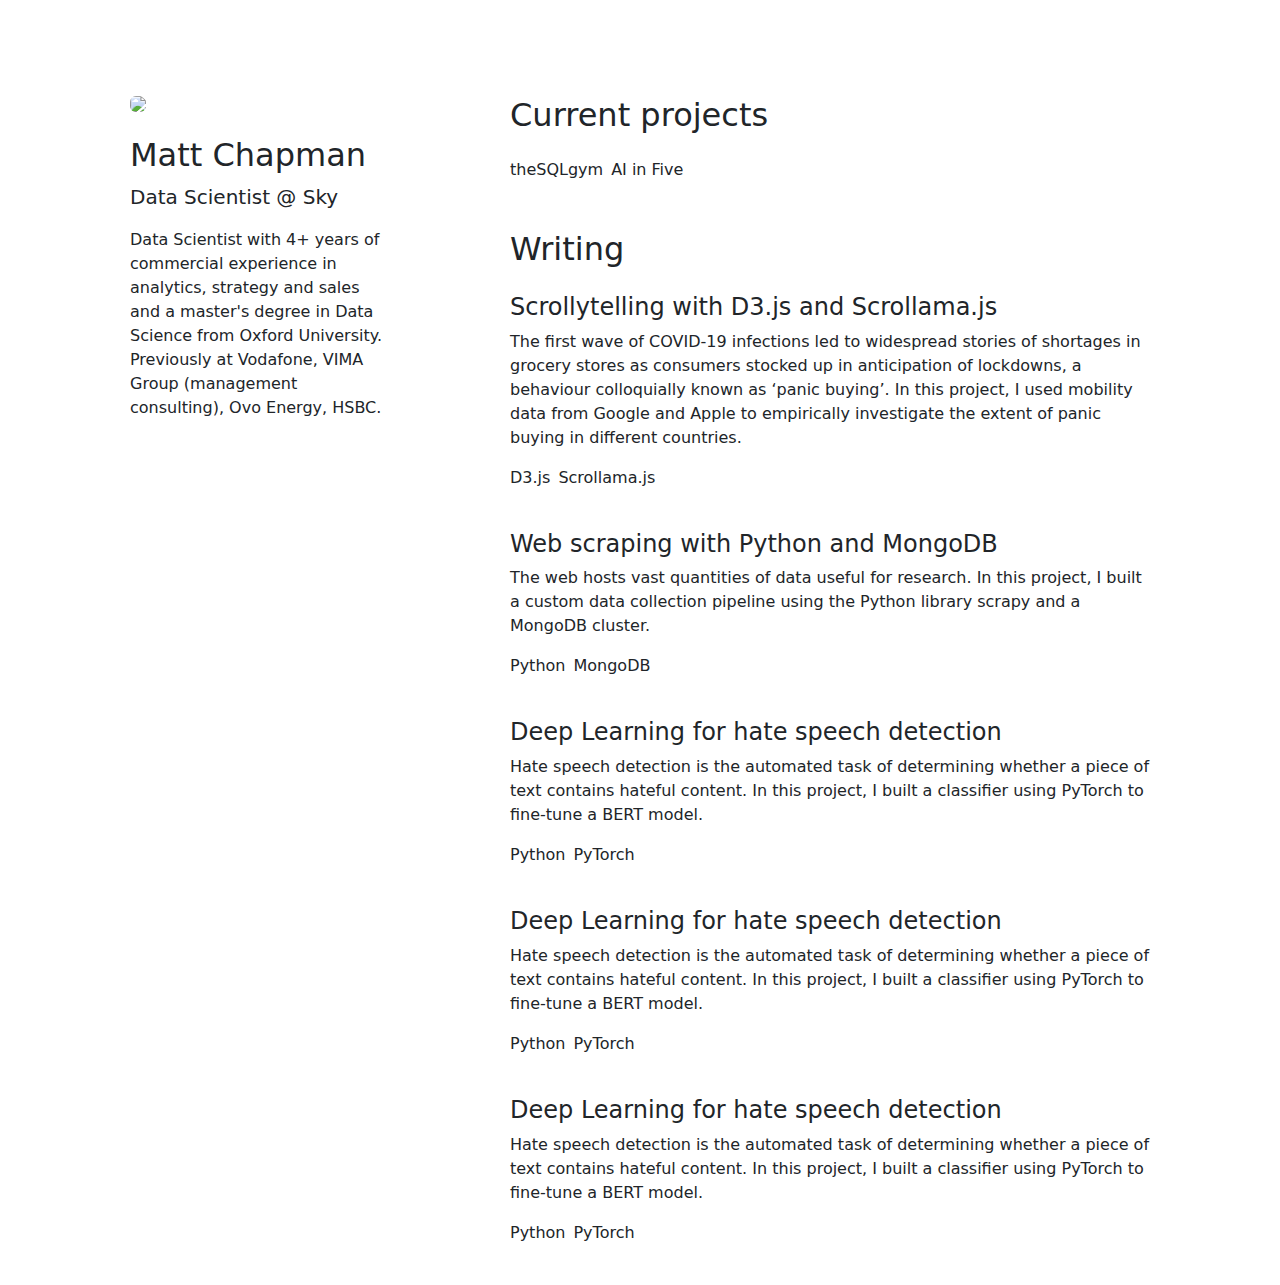
==== index.html @ 69918648 "Create index.html" ====
<!DOCTYPE html>
<html lang="en">
<head>
    <title>Matt Chapman</title>
    <meta name="viewport" content="width=device-width, initial-scale=1" />
    
    <!-- Favicon -->
    <link rel="icon" href="lightning-charge-fill.ico">

    <!-- Bootstrap -->
    <link rel="stylesheet" href="https://cdnjs.cloudflare.com/ajax/libs/bootstrap/5.3.1/css/bootstrap.min.css">
    <script src="https://cdnjs.cloudflare.com/ajax/libs/bootstrap/5.3.1/js/bootstrap.bundle.min.js"></script>

    <!-- Custom CSS -->
    <link rel="stylesheet" href="portfolio-styles.css">

    <!-- Google Fonts -->
    <link rel="preload" href="/styles/fonts/roboto/roboto-v20-latin-regular.woff2" as="font" type="font/woff2" crossorigin="crossorigin">
    <link rel="preload" href="/styles/fonts/roboto/roboto-v20-latin-700.woff2" as="font" type="font/woff2" crossorigin="crossorigin">
    <!-- <link rel="preload" href="/styles/fonts/recoleta/RecoletaBlack.woff2" as="font" type="font/woff2" crossorigin="crossorigin">
    <link rel="preload" href="/styles/fonts/recoleta/RecoletaSemiBold.woff2" as="font" type="font/woff2" crossorigin="crossorigin">
    <link rel="preload" href="/styles/fonts/recoleta/RecoletaMedium.woff2" as="font" type="font/woff2" crossorigin="crossorigin"> -->
    <link rel="preconnect" href="https://fonts.googleapis.com">
    <link rel="preconnect" href="https://fonts.gstatic.com" crossorigin>
    <link href="https://fonts.googleapis.com/css2?family=Libre+Baskerville:wght@400;700&family=Open+Sans&family=Raleway:wght@200;400;500;600&display=swap" rel="stylesheet">
</head>
<body>

    <!-- <nav></nav> -->

    <main>
        <div class="container-lg">
            <div class="row">
                <div class="col-12 col-md-4">
                    <div class="mt-5 pt-5 px-5">
                        <div class="d-flex flex-column">
                            <div>
                                <img src="Matt.JPG" id="profile-pic" class="rounded mb-4">
                            </div>
                            <h2>Matt Chapman</h2>
                            <p class="lead">Data Scientist @ Sky</p>
                            <p>Data Scientist with 4+ years of commercial experience in analytics, strategy and sales and a master's degree in Data Science from Oxford University. Previously at Vodafone, VIMA Group (management consulting), Ovo Energy, HSBC.</p>
                        </div>
                    </div>
                </div>
                <div class="col-12 col-md-8">
                    <div class="mt-5 pt-5 px-5">
                        <div class="d-flex flex-column">
                            <h2 class="mb-4">Current projects</h2>
                            <div class="mb-4">
                                <div class="d-flex flex-row">
                                    <div class="card border-0 text-center justify-content-center me-2 project-card">theSQLgym</div>
                                    <div class="card border-0 text-center justify-content-center project-card">AI in Five</div>
                                </div>
                            </div>
                            <h2 class="my-4">Writing</h2>
                            <div class="mb-4">
                                <h4>Scrollytelling with D3.js and Scrollama.js</h4>
                                <p>The first wave of COVID-19 infections led to widespread stories of shortages in grocery stores as consumers stocked up in anticipation of lockdowns, a behaviour colloquially known as ‘panic buying’. In this project, I used mobility data from Google and Apple to empirically investigate the extent of panic buying in different countries.</p>
                                <div class="d-flex flex-row">
                                    <p class="button green-bg me-2">D3.js</p>
                                    <p class="button red-bg">Scrollama.js</p>
                                </div>
                            </div>
                            <div class="mb-4">
                                <h4>Web scraping with Python and MongoDB</h4>
                                <p>The web hosts vast quantities of data useful for research. In this project, I built a custom data collection pipeline using the Python library scrapy and a MongoDB cluster.</p>
                                <div class="d-flex flex-row">
                                    <p class="button me-2">Python</p>
                                    <p class="button red-bg">MongoDB</p>
                                </div>
                            </div>
                            <div class="mb-4">
                                <h4>Deep Learning for hate speech detection</h4>
                                <p>Hate speech detection is the automated task of determining whether a piece of text contains hateful content. In this project, I built a classifier using PyTorch to fine-tune a BERT model.</p>
                                <div class="d-flex flex-row">
                                    <p class="button me-2">Python</p>
                                    <p class="button red-bg">PyTorch</p>
                                </div>
                            </div>
                            <div class="mb-4">
                                <h4>Deep Learning for hate speech detection</h4>
                                <p>Hate speech detection is the automated task of determining whether a piece of text contains hateful content. In this project, I built a classifier using PyTorch to fine-tune a BERT model.</p>
                                <div class="d-flex flex-row">
                                    <p class="button me-2">Python</p>
                                    <p class="button red-bg">PyTorch</p>
                                </div>
                            </div>
                            <div class="mb-4">
                                <h4>Deep Learning for hate speech detection</h4>
                                <p>Hate speech detection is the automated task of determining whether a piece of text contains hateful content. In this project, I built a classifier using PyTorch to fine-tune a BERT model.</p>
                                <div class="d-flex flex-row">
                                    <p class="button me-2">Python</p>
                                    <p class="button red-bg">PyTorch</p>
                                </div>
                            </div>
                        </div>
                    </div>
                </div>
            </div>
        </div>
    </main>

    <footer>

    </footer>

</body>
</html>
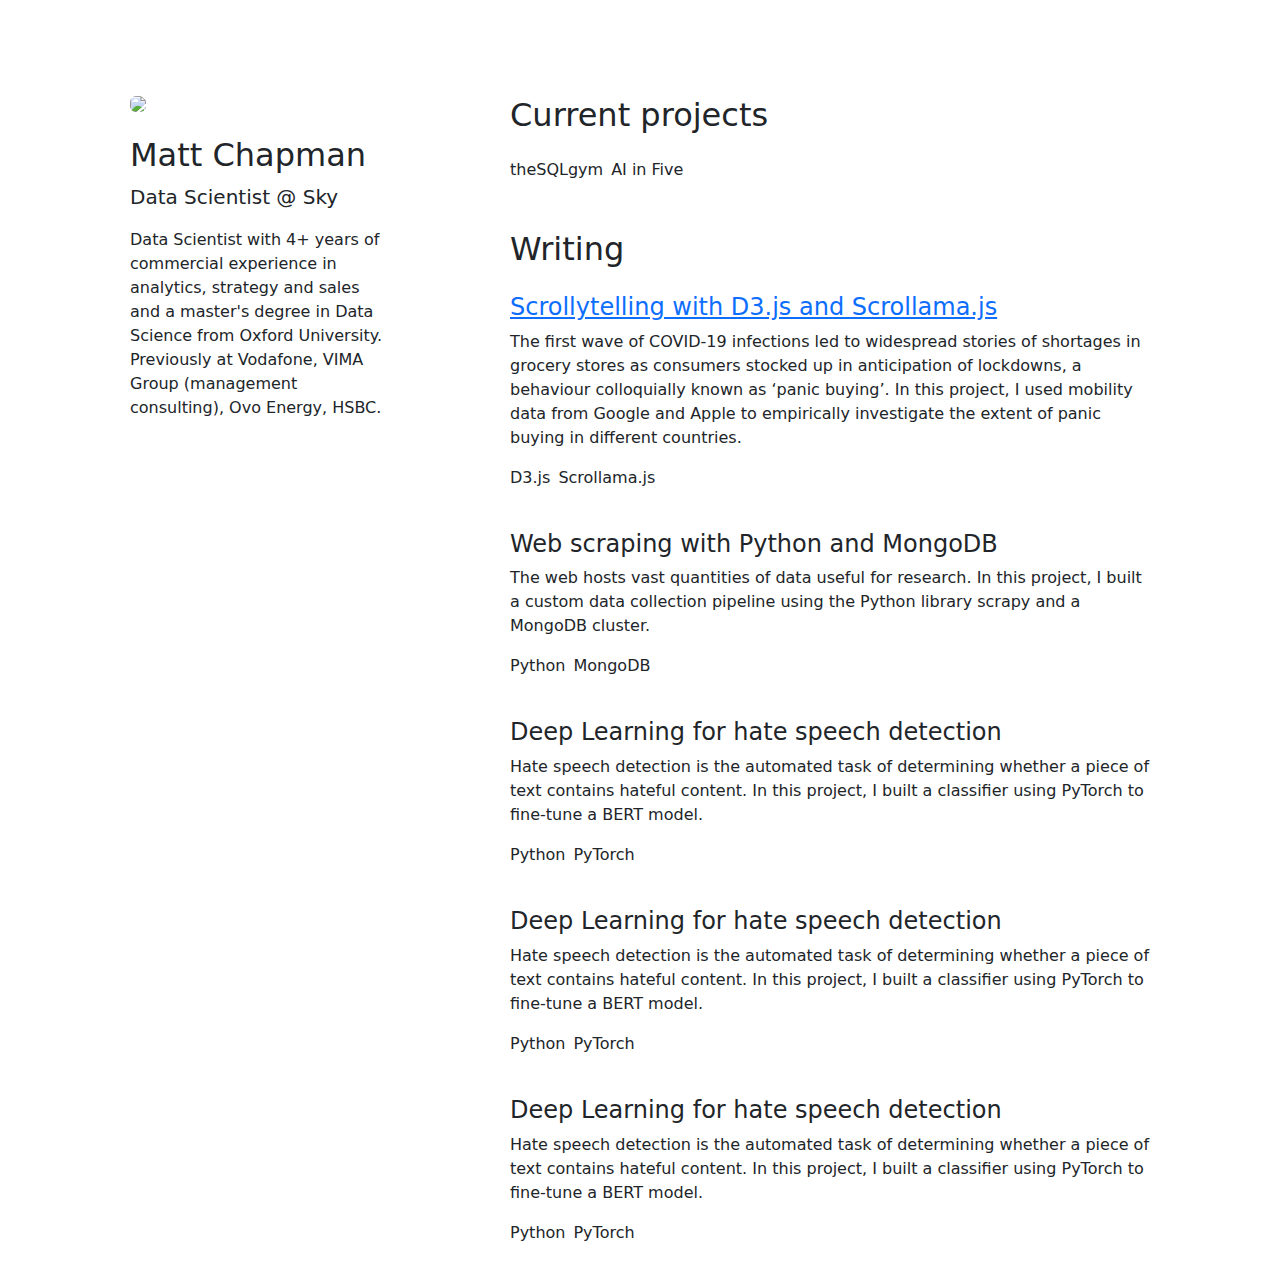
==== commit f17f732b: "Update index.html" ====
--- a/index.html
+++ b/index.html
@@ -55,7 +55,7 @@
                             </div>
                             <h2 class="my-4">Writing</h2>
                             <div class="mb-4">
-                                <h4>Scrollytelling with D3.js and Scrollama.js</h4>
+                                <h4><a href='./blog/post1.html'>Scrollytelling with D3.js and Scrollama.js</a></h4>
                                 <p>The first wave of COVID-19 infections led to widespread stories of shortages in grocery stores as consumers stocked up in anticipation of lockdowns, a behaviour colloquially known as ‘panic buying’. In this project, I used mobility data from Google and Apple to empirically investigate the extent of panic buying in different countries.</p>
                                 <div class="d-flex flex-row">
                                     <p class="button green-bg me-2">D3.js</p>
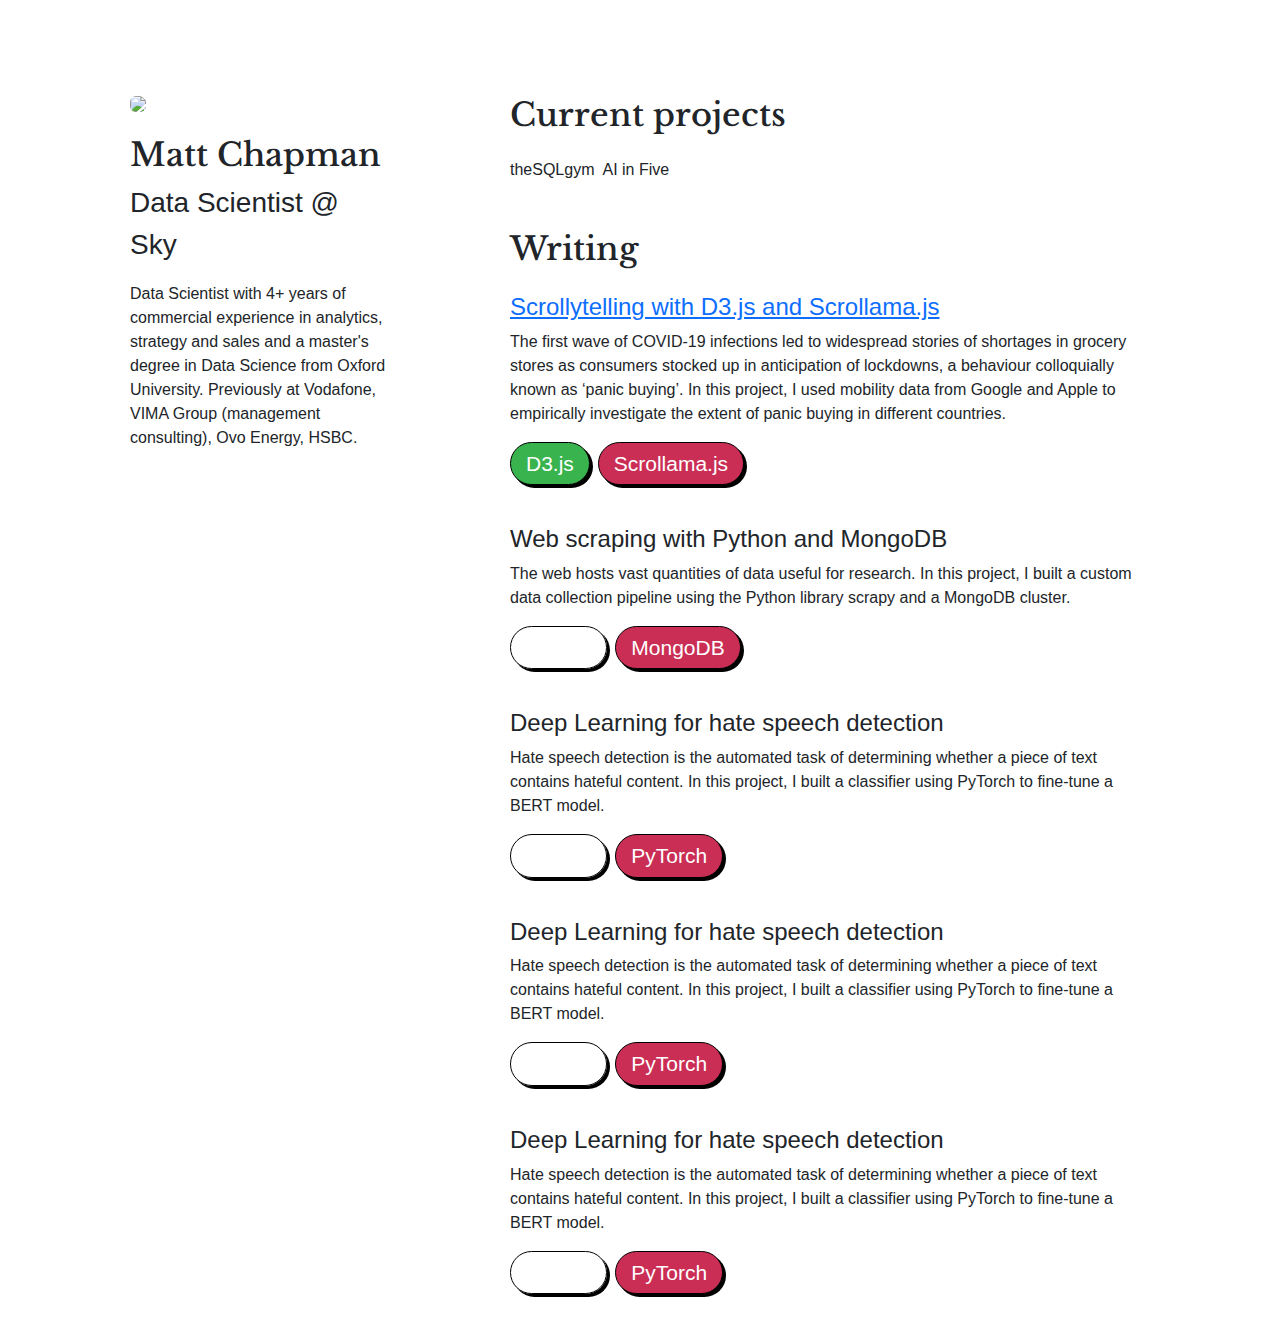
==== commit 66f60b17: "Update index.html" ====
--- a/index.html
+++ b/index.html
@@ -12,7 +12,7 @@
     <script src="https://cdnjs.cloudflare.com/ajax/libs/bootstrap/5.3.1/js/bootstrap.bundle.min.js"></script>
 
     <!-- Custom CSS -->
-    <link rel="stylesheet" href="portfolio-styles.css">
+    <link rel="stylesheet" href="styles.css">
 
     <!-- Google Fonts -->
     <link rel="preload" href="/styles/fonts/roboto/roboto-v20-latin-regular.woff2" as="font" type="font/woff2" crossorigin="crossorigin">
--- a/styles.css
+++ b/styles.css
@@ -0,0 +1,181 @@
+* {
+    font-family: 'Roboto', sans-serif;
+}
+
+h1, h2 {
+    font-family: 'Libre Baskerville', serif;
+}
+
+h1 {
+    font-size: clamp(3.33rem,5vw,5rem)
+}
+
+.lead {
+    font-size: 1.75rem;
+}
+
+.button {
+    font-size: 1.312rem;
+    color: white;
+    box-shadow: 3px 3px rgba(0, 0, 0, 1)!important;
+    border-radius: 35px;
+    border: 1px solid rgba(0, 0, 0, 1);
+    padding: 5px 15px 5px 15px;
+}
+    
+.button:hover {
+    box-shadow: 0px 0px rgba(0, 0, 0, 0.1)!important;
+    transform: translate(3px, 3px)!important;
+    transition: all .1s;
+    color: white;
+    cursor: pointer;
+}
+
+.green-bg {
+    background: #39B34D;
+}
+
+.red-bg {
+    background: #CA2E55;
+}
+
+/*--------
+| Navbar |
+--------*/
+
+.navbar {
+    position: absolute;
+    left: 0;
+    right: 0;
+}
+
+.navbar-brand {
+    font-family: 'Libre Baskerville', serif;
+    font-weight: bold;
+    font-size: 1.5rem;
+}
+
+.nav-item {
+    padding: 10px;
+    font-size: 1.25rem;
+}
+
+/*----------------
+| Article header |
+----------------*/
+
+.article-header {
+    min-height: 50vh;
+    padding-top: 13.12rem;
+    padding-bottom: 4.2rem;
+    background-color: white;
+}
+
+.article-title-subtitle {
+    max-width: 100%;
+}
+
+/* Large screens */
+@media (min-width : 1000px) {
+    .article-title-subtitle {
+      max-width: 80%;
+    }
+}
+
+/*--------------
+| Article body |
+--------------*/
+
+.article-body {
+    min-height: 50vh;
+    /* background-color: #F6F6F6; */
+    background-color: rgb(251,249,241);
+}
+
+.article-text {
+    font-size: 1.50rem;
+}
+
+.article-heading {
+    font-weight: 700;
+}
+
+
+
+/*---------------
+| Scrolling part
+----------------*/
+
+#scrolly {
+    position: relative;
+    display: -webkit-box;
+    display: -ms-flexbox;
+    display: flex;
+    /* background-color: #f3f3f3; */
+    padding: 1rem;
+  }
+
+#scrolly > * {
+    -webkit-box-flex: 1;
+    -ms-flex: 1;
+    flex: 1;
+}
+
+article {
+    position: relative;
+    padding-left: 0;
+    padding-right: 1rem;
+    max-width: 30rem;
+}
+
+figure {
+    position: -webkit-sticky;
+    position: sticky;
+    width: 100%;
+    margin: 0;
+    -webkit-transform: translate3d(0, 0, 0);
+    -moz-transform: translate3d(0, 0, 0);
+    transform: translate3d(0, 0, 0);
+    /* background-color: #8a8a8a; */
+    z-index: 0;
+}
+
+figure p {
+    text-align: center;
+    padding: 1rem;
+    position: absolute;
+    top: 50%;
+    left: 50%;
+    -moz-transform: translate(-50%, -50%);
+    -webkit-transform: translate(-50%, -50%);
+    transform: translate(-50%, -50%);
+    font-size: 8rem;
+    font-weight: 900;
+    color: #fff;
+}
+
+.step {
+    margin: 0 auto 2rem auto;
+    /* background-color: #3b3b3b; */
+    /* color: #fff; */
+    color: #3b3b3b;
+}
+
+.step:last-child {
+    margin-bottom: 0;
+}
+
+.step.is-active {
+    /* background-color: goldenrod; */
+    color: #3b3b3b;
+}
+
+.step p {
+    text-align: center;
+    padding: 1rem;
+    font-size: 1.5rem;
+}
+
+#outro {
+    height: 640px;
+}
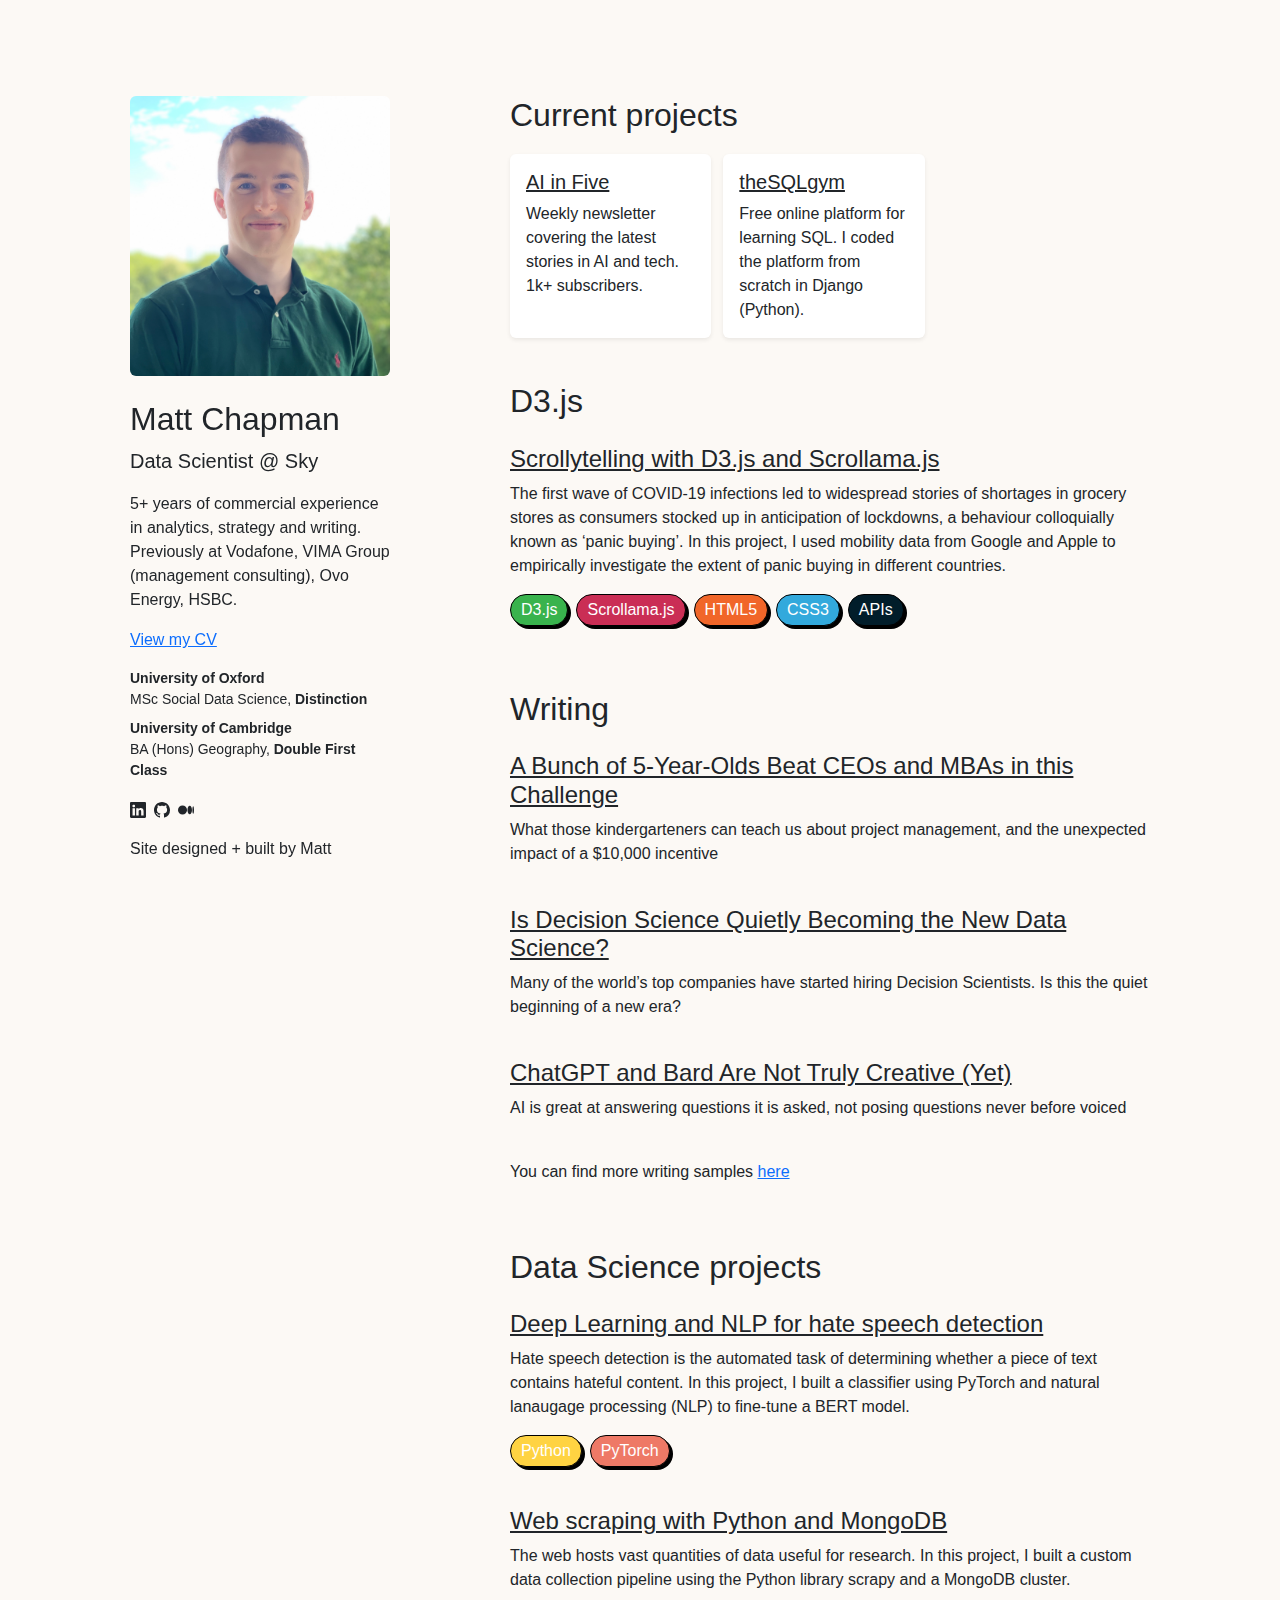
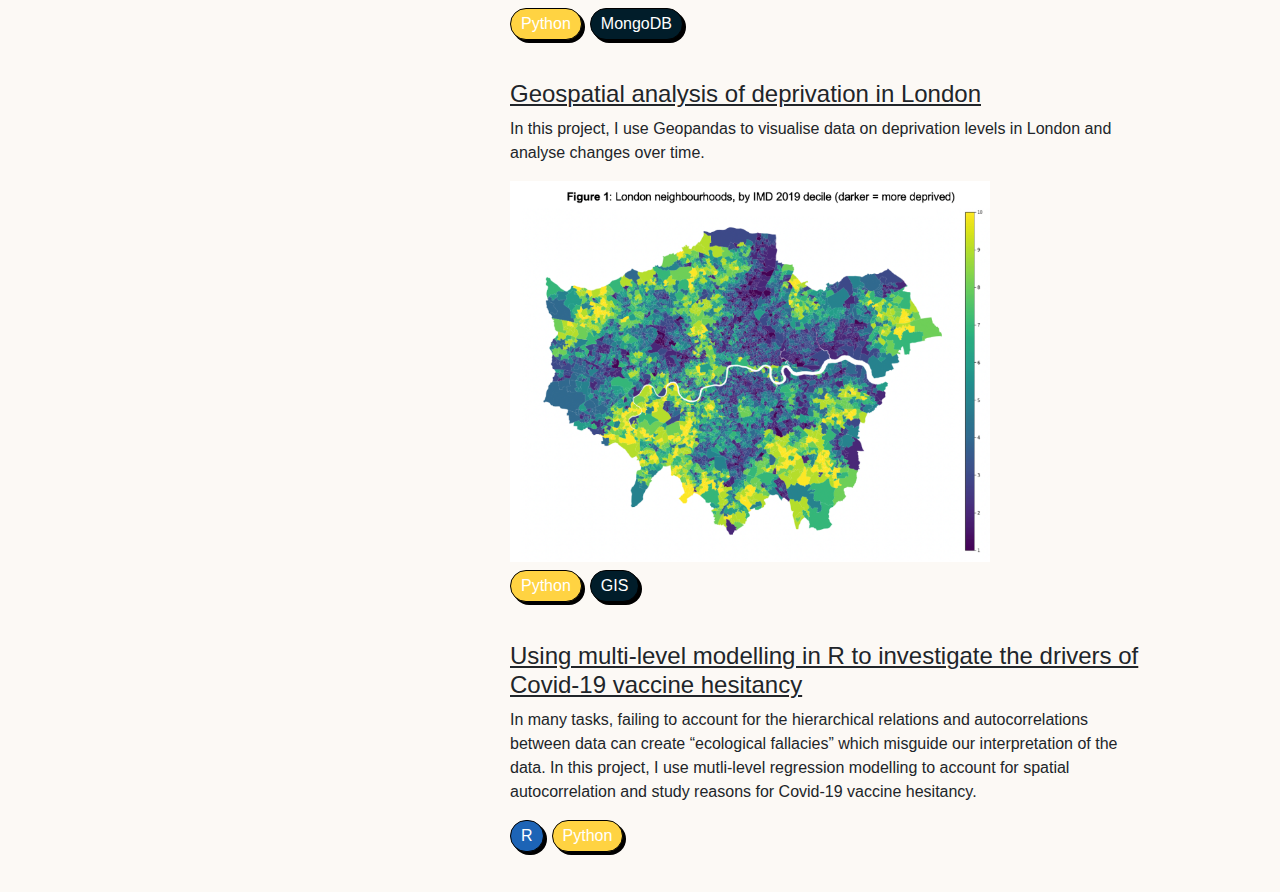
==== commit a46d5ff2: "Add files via upload" ====
--- a/index.html
+++ b/index.html
@@ -31,67 +31,176 @@
     <main>
         <div class="container-lg">
             <div class="row">
-                <div class="col-12 col-md-4">
-                    <div class="mt-5 pt-5 px-5">
+                <div class="col-12 col-md-5 col-lg-4">
+                    <div class="mt-5 pt-5 px-5 sticky-top">
                         <div class="d-flex flex-column">
                             <div>
-                                <img src="Matt.JPG" id="profile-pic" class="rounded mb-4">
+                                <!-- <img src="Matt.JPG" id="profile-pic" class="rounded mb-4"> -->
+                                <img src="linkedin.jpg" id="profile-pic" class="rounded mb-4">
                             </div>
                             <h2>Matt Chapman</h2>
                             <p class="lead">Data Scientist @ Sky</p>
-                            <p>Data Scientist with 4+ years of commercial experience in analytics, strategy and sales and a master's degree in Data Science from Oxford University. Previously at Vodafone, VIMA Group (management consulting), Ovo Energy, HSBC.</p>
+                            <p>5+ years of commercial experience in analytics, strategy and writing. Previously at Vodafone, VIMA Group (management consulting), Ovo Energy, HSBC.</p>
+                            <p><a href="Matt_Chapman_CV_Oct23.pdf">View my CV</a></p>
+
+                            <div class="mb-2">
+                                <p class="small fw-bold mb-0">University of Oxford</p>
+                                <p class="small mb-0">MSc Social Data Science, <span class="fw-bold">Distinction</span></p>
+                            </div>
+
+                            <div class="mb-3">
+                                <p class="small fw-bold mb-0">University of Cambridge</p>
+                                <p class="small mb-0">BA (Hons) Geography, <span class="fw-bold">Double First Class</span></p>
+                            </div>
+
+                            <!-- Icons for social links -->
+                            <div class="d-flex flex-row mb-3">
+
+                                <!-- LinkedIn -->
+                                <a href="https://www.linkedin.com/in/matt-chapman-ba8488118/" class="text-decoration-none text-body">
+                                    <svg xmlns="http://www.w3.org/2000/svg" width="16" height="16" fill="currentColor" class="bi bi-linkedin me-2" viewBox="0 0 16 16">
+                                        <path d="M0 1.146C0 .513.526 0 1.175 0h13.65C15.474 0 16 .513 16 1.146v13.708c0 .633-.526 1.146-1.175 1.146H1.175C.526 16 0 15.487 0 14.854V1.146zm4.943 12.248V6.169H2.542v7.225h2.401zm-1.2-8.212c.837 0 1.358-.554 1.358-1.248-.015-.709-.52-1.248-1.342-1.248-.822 0-1.359.54-1.359 1.248 0 .694.521 1.248 1.327 1.248h.016zm4.908 8.212V9.359c0-.216.016-.432.08-.586.173-.431.568-.878 1.232-.878.869 0 1.216.662 1.216 1.634v3.865h2.401V9.25c0-2.22-1.184-3.252-2.764-3.252-1.274 0-1.845.7-2.165 1.193v.025h-.016a5.54 5.54 0 0 1 .016-.025V6.169h-2.4c.03.678 0 7.225 0 7.225h2.4z"/>
+                                    </svg>
+                                </a>
+
+                                <!-- GitHub -->
+                                <a href="https://twitter.com/matt_chapma" class="text-decoration-none text-body">
+                                    <svg xmlns="http://www.w3.org/2000/svg" width="16" height="16" fill="currentColor" class="bi bi-github me-2" viewBox="0 0 16 16">
+                                        <path d="M8 0C3.58 0 0 3.58 0 8c0 3.54 2.29 6.53 5.47 7.59.4.07.55-.17.55-.38 0-.19-.01-.82-.01-1.49-2.01.37-2.53-.49-2.69-.94-.09-.23-.48-.94-.82-1.13-.28-.15-.68-.52-.01-.53.63-.01 1.08.58 1.23.82.72 1.21 1.87.87 2.33.66.07-.52.28-.87.51-1.07-1.78-.2-3.64-.89-3.64-3.95 0-.87.31-1.59.82-2.15-.08-.2-.36-1.02.08-2.12 0 0 .67-.21 2.2.82.64-.18 1.32-.27 2-.27.68 0 1.36.09 2 .27 1.53-1.04 2.2-.82 2.2-.82.44 1.1.16 1.92.08 2.12.51.56.82 1.27.82 2.15 0 3.07-1.87 3.75-3.65 3.95.29.25.54.73.54 1.48 0 1.07-.01 1.93-.01 2.2 0 .21.15.46.55.38A8.012 8.012 0 0 0 16 8c0-4.42-3.58-8-8-8z"/>
+                                    </svg>
+                                </a>
+
+                                <!-- Medium -->
+                                <a href="https://medium.com/@mattchapmanmsc" class="text-decoration-none text-body">
+                                    <svg xmlns="http://www.w3.org/2000/svg" width="16" height="16" fill="currentColor" class="bi bi-medium me-2" viewBox="0 0 16 16">
+                                        <path d="M9.025 8c0 2.485-2.02 4.5-4.513 4.5A4.506 4.506 0 0 1 0 8c0-2.486 2.02-4.5 4.512-4.5A4.506 4.506 0 0 1 9.025 8zm4.95 0c0 2.34-1.01 4.236-2.256 4.236-1.246 0-2.256-1.897-2.256-4.236 0-2.34 1.01-4.236 2.256-4.236 1.246 0 2.256 1.897 2.256 4.236zM16 8c0 2.096-.355 3.795-.794 3.795-.438 0-.793-1.7-.793-3.795 0-2.096.355-3.795.794-3.795.438 0 .793 1.699.793 3.795z"/>
+                                    </svg>
+                                </a>
+                            </div>
+
+                            <!-- Credit -->
+                            <div>
+                                <p>Site designed + built by Matt</p>
+                            </div>
                         </div>
                     </div>
                 </div>
-                <div class="col-12 col-md-8">
+                <div class="col-12 col-md-7 col-lg-8">
                     <div class="mt-5 pt-5 px-5">
                         <div class="d-flex flex-column">
-                            <h2 class="mb-4">Current projects</h2>
-                            <div class="mb-4">
-                                <div class="d-flex flex-row">
-                                    <div class="card border-0 text-center justify-content-center me-2 project-card">theSQLgym</div>
-                                    <div class="card border-0 text-center justify-content-center project-card">AI in Five</div>
-                                </div>
-                            </div>
+                            <h2 class="mb-3">Current projects</h2>
+                            <div class="mb-3">
+
+                                <div class="container">
+
+                                    <div class="row">
+                            
+                                        <div class="col-12 col-sm-6 col-xl-4 ps-0 my-1">
+                                            <div class="card border-0 shadow-sm h-100">
+                                                <div class="card-body">
+                                                    <h5 class="card-title"><a href="https://aiinfive.substack.com/" class="link-dark">AI in Five</a></h5>
+                                                    <p class="card-text">Weekly newsletter covering the latest stories in AI and tech. 1k+ subscribers.</p>
+                                                </div>
+                                            </div>
+                                        </div>
+                                        <!-- <div class="col-12 col-sm-6 col-xl-4 ps-0 my-1">
+                                            <div class="card border-0 shadow-sm h-100">
+                                                <div class="card-body">
+                                                    <h5 class="card-title"><a href="https://medium.com/@mattchapmanmsc" class="link-dark">Writing</a></h5>
+                                                    <p class="card-text">Top Writer on Medium, with over 5k followers and 20+ articles published for leading publications.</p>
+                                                </div>
+                                            </div>
+                                        </div> -->
+                                        <div class="col-12 col-sm-6 col-xl-4 ps-0 my-1">
+                                            <div class="card border-0 shadow-sm h-100">
+                                                <div class="card-body">
+                                                    <h5 class="card-title"><a href="https://the-sql-gym.com/" class="link-dark">theSQLgym</a></h5>
+                                                    <p class="card-text">Free online platform for learning SQL. I coded the platform from scratch in Django (Python).</p>
+                                                </div>
+                                            </div>
+                                        </div>
+
+                                    </div>
+
+                                </div>
+
+                            </div>
+                            <h2 class="my-4">D3.js</h2>
+                            <!-- <p class="lead">A selection of pieces showcasing technical data journalism skills.</p> -->
+                            <div class="mb-4">
+                                <h4><a href="./blog/scrollytelling_panic_buying.html" class="link-dark">Scrollytelling with D3.js and Scrollama.js</a></h4>
+                                <p>The first wave of COVID-19 infections led to widespread stories of shortages in grocery stores as consumers stocked up in anticipation of lockdowns, a behaviour colloquially known as ‘panic buying’. In this project, I used mobility data from Google and Apple to empirically investigate the extent of panic buying in different countries.</p>
+                                <div class="d-flex flex-row">
+                                    <p class="button-main-page green-bg me-2">D3.js</p>
+                                    <p class="button-main-page red-bg me-2">Scrollama.js</p>
+                                    <p class="button-main-page html-bg me-2">HTML5</p>
+                                    <p class="button-main-page css-bg me-2">CSS3</p>
+                                    <p class="button-main-page navy-bg">APIs</p>
+                                </div>
+                            </div>
+
                             <h2 class="my-4">Writing</h2>
                             <div class="mb-4">
-                                <h4><a href='./blog/post1.html'>Scrollytelling with D3.js and Scrollama.js</a></h4>
-                                <p>The first wave of COVID-19 infections led to widespread stories of shortages in grocery stores as consumers stocked up in anticipation of lockdowns, a behaviour colloquially known as ‘panic buying’. In this project, I used mobility data from Google and Apple to empirically investigate the extent of panic buying in different countries.</p>
-                                <div class="d-flex flex-row">
-                                    <p class="button green-bg me-2">D3.js</p>
-                                    <p class="button red-bg">Scrollama.js</p>
-                                </div>
-                            </div>
-                            <div class="mb-4">
-                                <h4>Web scraping with Python and MongoDB</h4>
+                                <h4><a href="https://medium.com/illumination/a-bunch-of-5-year-olds-beat-ceos-and-mbas-in-this-challenge-447adf398546?sk=4ea375caa980b82c38396449d539bff9" class="link-dark">A Bunch of 5-Year-Olds Beat CEOs and MBAs in this Challenge</a></h4>
+                                <p>What those kindergarteners can teach us about project management, and the unexpected impact of a $10,000 incentive</p>
+                                <!-- <div class="d-flex flex-row">
+                                    <p class="button-main-page me-2">Python</p>
+                                    <p class="button-main-page red-bg">PyTorch</p>
+                                </div> -->
+                            </div>
+                            <div class="mb-4">
+                                <h4><a href="https://towardsdatascience.com/is-decision-science-quietly-becoming-the-new-data-science-5616a12fa9e8?sk=7d7aee30fa7e8ef080a3e11afe52ed55" class="link-dark">Is Decision Science Quietly Becoming the New Data Science?</a></h4>
+                                <p>Many of the world’s top companies have started hiring Decision Scientists. Is this the quiet beginning of a new era?</p>
+                                <!-- <div class="d-flex flex-row">
+                                    <p class="button-main-page me-2">Python</p>
+                                    <p class="button-main-page red-bg">PyTorch</p>
+                                </div> -->
+                            </div>
+                            <div class="mb-4">
+                                <h4><a href="https://pub.towardsai.net/chatgpt-and-bard-are-not-truly-creative-yet-db72f6bb04fd?sk=470bc8f3046ff3454799b47012f47951" class="link-dark">ChatGPT and Bard Are Not Truly Creative (Yet)</a></h4>
+                                <p>AI is great at answering questions it is asked, not posing questions never before voiced</p>
+                                <!-- <div class="d-flex flex-row">
+                                    <p class="button-main-page me-2">Python</p>
+                                    <p class="button-main-page red-bg">PyTorch</p>
+                                </div> -->
+                            </div>
+                            <div class="mb-4">
+                                <p>You can find more writing samples <a href="https://medium.com/@mattchapmanmsc">here</a></p>
+                            </div>
+
+                            <h2 class="my-4">Data Science projects</h2>
+                            <div class="mb-4">
+                                <h4><a href="https://colab.research.google.com/drive/1d_q0vUpgwmbN7imUcdsbuDwJ61OuBjvO?usp=sharing" class="link-dark">Deep Learning and NLP for hate speech detection</a></h4>
+                                <p>Hate speech detection is the automated task of determining whether a piece of text contains hateful content. In this project, I built a classifier using PyTorch and natural lanaugage processing (NLP) to fine-tune a BERT model.</p>
+                                <div class="d-flex flex-row">
+                                    <p class="button-main-page python-bg me-2">Python</p>
+                                    <p class="button-main-page pytorch-bg">PyTorch</p>
+                                </div>
+                            </div>
+                            <div class="mb-4">
+                                <h4><a href="" class="link-dark">Web scraping with Python and MongoDB</a></h4>
                                 <p>The web hosts vast quantities of data useful for research. In this project, I built a custom data collection pipeline using the Python library scrapy and a MongoDB cluster.</p>
                                 <div class="d-flex flex-row">
-                                    <p class="button me-2">Python</p>
-                                    <p class="button red-bg">MongoDB</p>
-                                </div>
-                            </div>
-                            <div class="mb-4">
-                                <h4>Deep Learning for hate speech detection</h4>
-                                <p>Hate speech detection is the automated task of determining whether a piece of text contains hateful content. In this project, I built a classifier using PyTorch to fine-tune a BERT model.</p>
-                                <div class="d-flex flex-row">
-                                    <p class="button me-2">Python</p>
-                                    <p class="button red-bg">PyTorch</p>
-                                </div>
-                            </div>
-                            <div class="mb-4">
-                                <h4>Deep Learning for hate speech detection</h4>
-                                <p>Hate speech detection is the automated task of determining whether a piece of text contains hateful content. In this project, I built a classifier using PyTorch to fine-tune a BERT model.</p>
-                                <div class="d-flex flex-row">
-                                    <p class="button me-2">Python</p>
-                                    <p class="button red-bg">PyTorch</p>
-                                </div>
-                            </div>
-                            <div class="mb-4">
-                                <h4>Deep Learning for hate speech detection</h4>
-                                <p>Hate speech detection is the automated task of determining whether a piece of text contains hateful content. In this project, I built a classifier using PyTorch to fine-tune a BERT model.</p>
-                                <div class="d-flex flex-row">
-                                    <p class="button me-2">Python</p>
-                                    <p class="button red-bg">PyTorch</p>
+                                    <p class="button-main-page python-bg me-2">Python</p>
+                                    <p class="button-main-page navy-bg">MongoDB</p>
+                                </div>
+                            </div>
+                            <div class="mb-4">
+                                <h4><a href="" class="link-dark">Geospatial analysis of deprivation in London</a></h4>
+                                <p>In this project, I use Geopandas to visualise data on deprivation levels in London and analyse changes over time.</p>
+                                <img src="geopandas.png" class="mb-2 w-75">
+                                <div class="d-flex flex-row">
+                                    <p class="button-main-page python-bg me-2">Python</p>
+                                    <p class="button-main-page navy-bg me-2">GIS</p>
+                                </div>
+                            </div>
+                            <div class="mb-4">
+                                <h4><a href="" class="link-dark">Using multi-level modelling in R to investigate the drivers of Covid-19 vaccine hesitancy</a></h4>
+                                <p>In many tasks, failing to account for the hierarchical relations and autocorrelations between data can create “ecological fallacies” which misguide our interpretation of the data. In this project, I use mutli-level regression modelling to account for spatial autocorrelation and study reasons for Covid-19 vaccine hesitancy.</p>
+                                <!-- <img src="geopandas.png" class="mb-2"> -->
+                                <div class="d-flex flex-row">
+                                    <p class="button-main-page r-bg me-2">R</p>
+                                    <p class="button-main-page python-bg me-2">Python</p>
                                 </div>
                             </div>
                         </div>
@@ -106,4 +215,4 @@
     </footer>
 
 </body>
-</html>
+</html>--- a/styles.css
+++ b/styles.css
@@ -1,18 +1,37 @@
+body {
+    background: #FCF9F5;
+    min-height: 100vh;
+}
+
+/* h1, h2, h3, h4, h5 {
+    font-family: 'Libre Baskerville', serif;
+} */
+
+#profile-pic {
+    width: 100%;
+    height: auto;
+}
+
+.project-card {
+    max-width: 300px;
+    /* height: 100px; */
+}
+
 * {
     font-family: 'Roboto', sans-serif;
 }
 
-h1, h2 {
+/* h1, h2 {
     font-family: 'Libre Baskerville', serif;
-}
+} */
 
 h1 {
     font-size: clamp(3.33rem,5vw,5rem)
 }
 
-.lead {
+/* .lead {
     font-size: 1.75rem;
-}
+} */
 
 .button {
     font-size: 1.312rem;
@@ -21,6 +40,15 @@
     border-radius: 35px;
     border: 1px solid rgba(0, 0, 0, 1);
     padding: 5px 15px 5px 15px;
+}
+
+.button-main-page {
+    font-size: 1rem;
+    color: white;
+    box-shadow: 3px 3px rgba(0, 0, 0, 1)!important;
+    border-radius: 35px;
+    border: 1px solid rgba(0, 0, 0, 1);
+    padding: 3px 10px 3px 10px;
 }
     
 .button:hover {
@@ -31,12 +59,44 @@
     cursor: pointer;
 }
 
+.button-main-page:hover {
+    box-shadow: 0px 0px rgba(0, 0, 0, 0.1)!important;
+    transform: translate(3px, 3px)!important;
+    transition: all .1s;
+    color: white;
+    cursor: pointer;
+}
+
 .green-bg {
     background: #39B34D;
 }
 
 .red-bg {
     background: #CA2E55;
+}
+
+.navy-bg {
+    background: #011D2A;
+}
+
+.python-bg {
+    background: #FFD342;
+}
+
+.html-bg {
+    background: #F16629;
+}
+
+.css-bg {
+    background: #32A9DC;
+}
+
+.pytorch-bg {
+    background: #EE7966;
+}
+
+.r-bg {
+    background: #1D64B6;
 }
 
 /*--------
@@ -50,8 +110,8 @@
 }
 
 .navbar-brand {
-    font-family: 'Libre Baskerville', serif;
-    font-weight: bold;
+    /* font-family: 'Libre Baskerville', serif; */
+    /* font-weight: bold; */
     font-size: 1.5rem;
 }
 
@@ -78,7 +138,7 @@
 /* Large screens */
 @media (min-width : 1000px) {
     .article-title-subtitle {
-      max-width: 80%;
+      max-width: 70%;
     }
 }
 
@@ -178,4 +238,4 @@
 
 #outro {
     height: 640px;
-}
+}